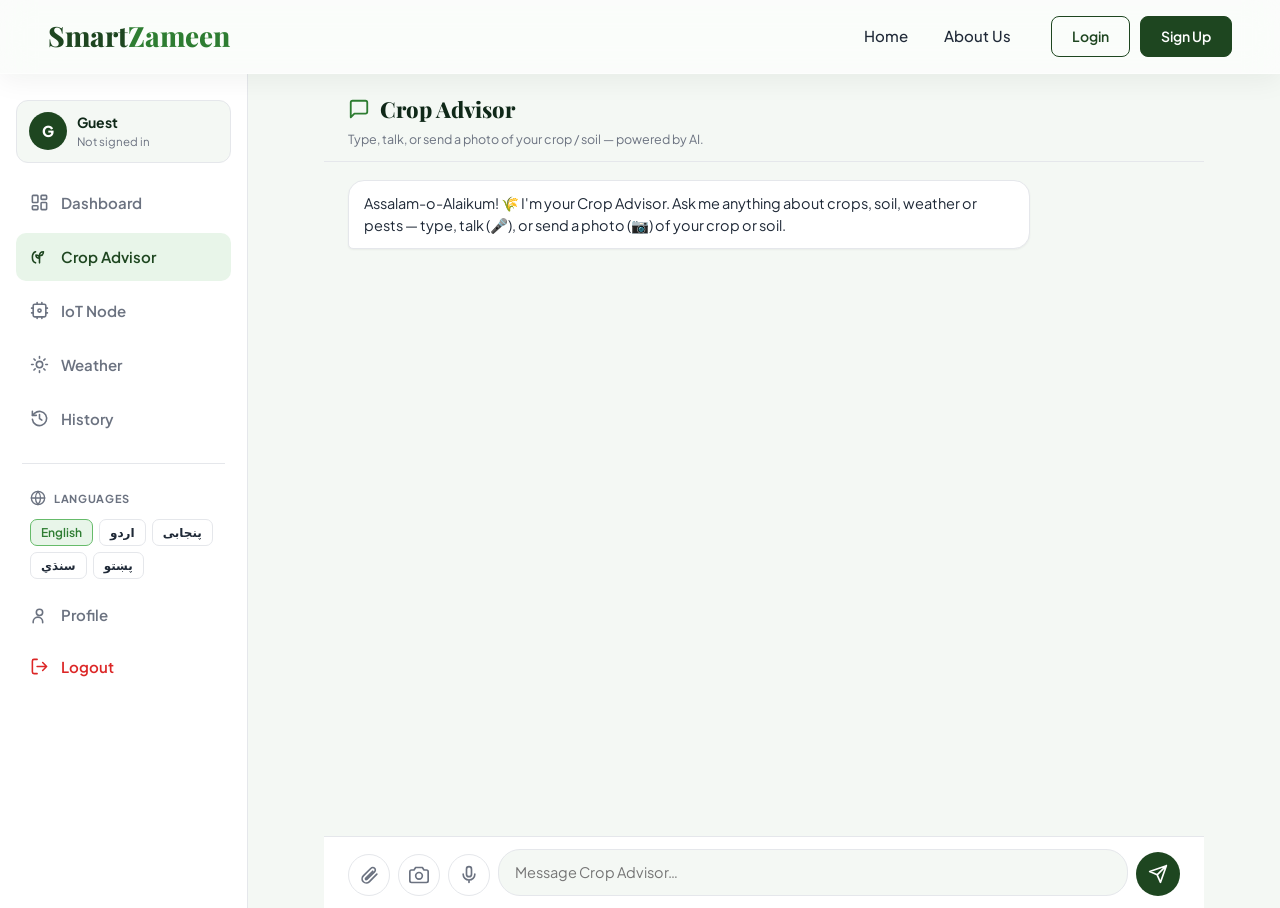
==== frontend/ai-agent.html @ 67d5a117 "first" ====
<!DOCTYPE html>
<html lang="en" dir="ltr">
<head>
  <meta charset="UTF-8">
  <meta name="viewport" content="width=device-width, initial-scale=1.0">
  <title>Crop Advisor — SmartZameen AI</title>
  <link rel="icon" type="image/svg+xml" href="assets/favicon.svg">
  <link rel="stylesheet" href="css/theme.css">
  <style>
    .chat-wrap { display:flex; flex-direction:column; height:calc(100vh - 66px); max-width:880px; margin:0 auto; }
    .chat-head { display:flex; align-items:center; justify-content:space-between; gap:12px; padding:18px clamp(14px,3vw,24px) 12px; border-bottom:1px solid var(--border); }
    .chat-head h1 { font-family:var(--font-serif); font-size:22px; font-weight:800; color:var(--dark); display:flex; align-items:center; gap:10px; }
    .chat-head h1 svg { width:22px; height:22px; color:var(--accent); }
    .chat-head p { font-size:12.5px; color:var(--text-light); margin-top:2px; }
    .chat-tts { display:inline-flex; align-items:center; gap:7px; font:600 12.5px var(--font-sans); cursor:pointer; border:1px solid var(--border); background:#fff; color:var(--text-light); padding:7px 12px; border-radius:20px; }
    .chat-tts svg { width:15px; height:15px; }
    .chat-tts.on { background:var(--accent-soft); color:var(--accent); border-color:var(--accent-light); }

    .chat-log { flex:1; overflow-y:auto; padding:18px clamp(14px,3vw,24px); display:flex; flex-direction:column; gap:14px; background:var(--bg-light); }
    .chat-msg { display:flex; }
    .chat-msg.user { justify-content:flex-end; }
    .chat-msg.assistant { justify-content:flex-start; }
    .chat-bubble { max-width:82%; padding:11px 15px; border-radius:16px; font-size:14.5px; line-height:1.55; box-shadow:var(--shadow-sm); }
    .chat-msg.user .chat-bubble { background:var(--primary); color:#fff; border-bottom-right-radius:5px; }
    .chat-msg.assistant .chat-bubble { background:#fff; color:var(--text); border:1px solid var(--border); border-bottom-left-radius:5px; }
    .chat-img { display:block; max-width:240px; max-height:240px; border-radius:10px; margin-bottom:6px; }
    .chat-file { font-size:13px; opacity:.9; margin-bottom:4px; }
    .chat-text { white-space:pre-wrap; word-break:break-word; }
    .chat-dots { display:flex; gap:5px; padding:3px 0; }
    .chat-dots span { width:7px; height:7px; border-radius:50%; background:var(--accent-light); animation:cdot 1.2s infinite; }
    .chat-dots span:nth-child(2){animation-delay:.2s} .chat-dots span:nth-child(3){animation-delay:.4s}
    @keyframes cdot { 0%,80%,100%{transform:scale(.6);opacity:.5} 40%{transform:scale(1);opacity:1} }

    .chat-attach-preview { display:none; align-items:center; gap:10px; padding:8px clamp(14px,3vw,24px); background:#fff; border-top:1px solid var(--border); font-size:13px; color:var(--text); }
    .chat-attach-thumb { width:42px; height:42px; object-fit:cover; border-radius:8px; }
    .chat-attach-file { display:flex; align-items:center; gap:6px; }
    .chat-attach-x { margin-left:auto; background:var(--bg-light); border:1px solid var(--border); border-radius:50%; width:26px; height:26px; cursor:pointer; color:var(--text-light); }

    .chat-input-bar { display:flex; align-items:flex-end; gap:8px; padding:12px clamp(14px,3vw,24px); border-top:1px solid var(--border); background:#fff; }
    .chat-icon-btn { flex:none; width:42px; height:42px; border-radius:50%; border:1px solid var(--border); background:#fff; color:var(--text-light); cursor:pointer; display:grid; place-items:center; transition:var(--transition); }
    .chat-icon-btn:hover { color:var(--accent); border-color:var(--accent-light); background:var(--accent-soft); }
    .chat-icon-btn svg { width:20px; height:20px; }
    .chat-icon-btn.on { background:#dc2626; color:#fff; border-color:#dc2626; animation:micPulse 1.2s infinite; }
    @keyframes micPulse { 0%,100%{box-shadow:0 0 0 0 rgba(220,38,38,.4)} 50%{box-shadow:0 0 0 10px rgba(220,38,38,0)} }
    #chat-input { flex:1; resize:none; border:1px solid var(--border); border-radius:22px; padding:11px 16px; font:inherit; font-size:14.5px; outline:none; max-height:140px; background:var(--bg-light); }
    #chat-input:focus { border-color:var(--accent); background:#fff; }
    .chat-send { flex:none; width:44px; height:44px; border-radius:50%; border:none; background:var(--primary); color:#fff; cursor:pointer; display:grid; place-items:center; transition:var(--transition); }
    .chat-send:hover { background:var(--primary-light); }
    .chat-send:disabled { opacity:.5; cursor:default; }
    .chat-send svg { width:20px; height:20px; }

    /* camera modal */
    .cam-modal { position:fixed; inset:0; background:rgba(0,0,0,.8); z-index:500; display:none; align-items:center; justify-content:center; flex-direction:column; gap:16px; padding:20px; }
    .cam-modal.open { display:flex; }
    .cam-modal video { width:100%; max-width:520px; border-radius:14px; background:#000; }
    .cam-actions { display:flex; gap:12px; }
    .cam-actions button { padding:12px 24px; border-radius:30px; border:none; font:700 14px var(--font-sans); cursor:pointer; }
    #cam-capture { background:var(--accent); color:#fff; }
    #cam-close { background:#fff; color:var(--text); }

    @media (max-width:900px){ .chat-wrap { height:calc(100vh - 60px); } .chat-bubble { max-width:88%; } }
  </style>
</head>
<body data-app="advisor">
  <nav class="navbar">
    <a href="index.html" class="nav-logo">Smart<span id="app-name">Zameen</span></a>
    <div class="nav-center">
      <a href="index.html" id="t-home">Home</a>
      <a href="index.html#about" id="nav-about" class="nav-guest">About Us</a>
      <a href="dashboard.html" id="t-dash" class="nav-auth on">Dashboard</a>
      <button class="lang-btn" id="langToggle">Languages</button>
      <div class="lang-menu" id="langMenu">
        <button class="lang-option on" onclick="setLang('en', this)">English</button>
        <button class="lang-option" onclick="setLang('ur', this)">اردو</button>
        <button class="lang-option" onclick="setLang('pa', this)">پنجابی</button>
        <button class="lang-option" onclick="setLang('sd', this)">سنڌي</button>
        <button class="lang-option" onclick="setLang('ps', this)">پښتو</button>
      </div>
    </div>
    <div class="nav-right">
      <div id="auth-buttons" style="display:flex;gap:10px;align-items:center;">
        <a href="login.html" class="btn-login">Login</a>
        <a href="signup.html" class="btn-signup">Sign Up</a>
      </div>
      <div class="user-pill" id="user-pill">
        <span id="user-name-display">User</span>
        <div class="user-dropdown">
          <a href="dashboard.html">Dashboard</a>
          <a href="ai-agent.html">Crop Advisor</a>
          <button class="logout-btn" onclick="logout()">Logout</button>
        </div>
      </div>
    </div>
  </nav>

  <div class="app-layout">
    <aside class="app-sidebar" id="sz-sidebar"></aside>
    <main class="app-main">
      <div class="chat-wrap">
        <div class="chat-head">
          <div>
            <h1>
              <svg viewBox="0 0 24 24" fill="none" stroke="currentColor" stroke-width="2" stroke-linecap="round" stroke-linejoin="round"><path d="M21 15a2 2 0 0 1-2 2H7l-4 4V5a2 2 0 0 1 2-2h14a2 2 0 0 1 2 2z"/></svg>
              Crop Advisor
            </h1>
            <p>Type, talk, or send a photo of your crop / soil — powered by AI.</p>
          </div>
        </div>

        <div class="chat-log" id="chat-log"></div>

        <div class="chat-attach-preview" id="chat-attach-preview"></div>

        <div class="chat-input-bar">
          <button class="chat-icon-btn" id="chat-attach" title="Attach image or file">
            <svg viewBox="0 0 24 24" fill="none" stroke="currentColor" stroke-width="2" stroke-linecap="round" stroke-linejoin="round"><path d="M21.4 11.05 12.25 20.2a5 5 0 0 1-7.07-7.07l9.19-9.19a3 3 0 1 1 4.24 4.24l-9.2 9.19a1 1 0 0 1-1.41-1.41l8.49-8.49"/></svg>
          </button>
          <button class="chat-icon-btn" id="chat-camera-btn" title="Camera">
            <svg viewBox="0 0 24 24" fill="none" stroke="currentColor" stroke-width="2" stroke-linecap="round" stroke-linejoin="round"><path d="M23 19a2 2 0 0 1-2 2H3a2 2 0 0 1-2-2V8a2 2 0 0 1 2-2h3l2-3h8l2 3h3a2 2 0 0 1 2 2z"/><circle cx="12" cy="13" r="4"/></svg>
          </button>
          <button class="chat-icon-btn" id="chat-mic" title="Voice input">
            <svg viewBox="0 0 24 24" fill="none" stroke="currentColor" stroke-width="2" stroke-linecap="round" stroke-linejoin="round"><path d="M12 2a3 3 0 0 0-3 3v6a3 3 0 0 0 6 0V5a3 3 0 0 0-3-3z"/><path d="M19 11a7 7 0 0 1-14 0M12 18v3"/></svg>
          </button>
          <textarea id="chat-input" rows="1" placeholder="Message Crop Advisor…"></textarea>
          <button class="chat-send" id="chat-send" title="Send">
            <svg viewBox="0 0 24 24" fill="none" stroke="currentColor" stroke-width="2" stroke-linecap="round" stroke-linejoin="round"><path d="M22 2 11 13M22 2l-7 20-4-9-9-4z"/></svg>
          </button>
        </div>
      </div>

      <input type="file" id="chat-file-input" hidden>
    </main>
  </div>

  <!-- camera modal -->
  <div class="cam-modal" id="cam-modal">
    <video id="cam-video" autoplay playsinline muted></video>
    <div class="cam-actions">
      <button id="cam-capture">📷 Capture</button>
      <button id="cam-close">Close</button>
    </div>
  </div>

  <script src="js/lang.js"></script>
  <script src="js/main.js"></script>
  <script src="js/sidebar.js"></script>
  <script src="js/chat.js"></script>
</body>
</html>
---- frontend/css/theme.css ----
/* ============================================================
   SmartZameen AI — Shared Design System (theme.css)
   Single source of truth for colors, typography, and the
   components reused across every page (nav, buttons, cards,
   forms, badges, footer, WhatsApp button). Pulled from the
   dashboard's palette so the whole app is visually consistent.
   ============================================================ */

@import url('https://fonts.googleapis.com/css2?family=Plus+Jakarta+Sans:wght@300;400;500;600;700;800&family=Noto+Nastaliq+Urdu:wght@400;700&family=Playfair+Display:wght@600;700;800&display=swap');

:root {
  /* Brand greens */
  --primary:        #1e4620;
  --primary-dark:   #123014;
  --primary-light:  #2d5a32;
  --accent:         #2e7d32;
  --accent-light:   #66bb6a;
  --accent-soft:    #e8f5e9;

  /* Support */
  --warning:        #f59e0b;
  --warning-hover:  #d97706;
  --danger:         #dc2626;
  --soil:           #7e4e04;

  /* Neutrals */
  --dark:           #0f2818;
  --text:           #1f2937;
  --text-light:     #6b7280;
  --bg:             #ffffff;
  --bg-light:       #f4f8f4;
  --border:         #e5e7eb;

  /* Elevation */
  --shadow-sm: 0 1px 2px 0 rgba(0,0,0,0.05);
  --shadow:    0 4px 6px -1px rgba(0,0,0,0.1), 0 2px 4px -1px rgba(0,0,0,0.06);
  --shadow-md: 0 10px 15px -3px rgba(0,0,0,0.1), 0 4px 6px -2px rgba(0,0,0,0.05);
  --shadow-lg: 0 20px 25px -5px rgba(0,0,0,0.1), 0 10px 10px -5px rgba(0,0,0,0.04);

  --radius:    16px;
  --radius-sm: 10px;
  --transition: all 0.3s cubic-bezier(0.4, 0, 0.2, 1);

  /* Fonts */
  --font-sans:  'Plus Jakarta Sans', system-ui, sans-serif;
  --font-serif: 'Playfair Display', Georgia, serif;
  --font-urdu:  'Noto Nastaliq Urdu', 'Plus Jakarta Sans', serif;
}

* { margin: 0; padding: 0; box-sizing: border-box; }

body {
  font-family: var(--font-sans);
  background: var(--bg-light);
  color: var(--text);
  line-height: 1.6;
}

[dir="rtl"] { font-family: var(--font-urdu); }

/* ---------------- Navbar ---------------- */
.navbar {
  display: flex; align-items: center;
  padding: 14px clamp(16px, 4vw, 48px);
  /* glassmorphism — !important so page-level inline styles can't flatten it */
  background: rgba(255, 255, 255, 0.62) !important;
  -webkit-backdrop-filter: blur(16px) saturate(170%);
  backdrop-filter: blur(16px) saturate(170%);
  border-bottom: 1px solid rgba(255, 255, 255, 0.55) !important;
  box-shadow: 0 6px 28px rgba(15, 40, 24, 0.06);
  position: sticky !important; top: 0; z-index: 100; gap: 40px;
}
.nav-logo {
  font-size: clamp(20px, 3vw, 28px); font-weight: 800;
  color: var(--primary); font-family: var(--font-serif);
  white-space: nowrap; flex-shrink: 0; text-decoration: none; flex: 1 1 0%;
}
.nav-logo span { color: var(--accent); }
.nav-center {
  display: flex; gap: clamp(18px, 3vw, 36px); list-style: none;
  align-items: center; justify-content: flex-end;
}
.nav-center a {
  font-size: 15px; font-weight: 500; color: var(--text);
  text-decoration: none; transition: color 0.3s; position: relative;
}
.nav-center a:hover, .nav-center a.on { color: var(--accent); font-weight: 600; }
.nav-center a::after {
  content: ''; position: absolute; bottom: -4px; left: 0; width: 0;
  height: 2px; background: var(--accent); transition: width 0.3s;
}
.nav-center a:hover::after, .nav-center a.on::after { width: 100%; }
.nav-right {
  position: relative; display: flex; align-items: center; gap: 16px;
  flex: 0 0 auto; justify-content: flex-end;
}

/* hamburger (mobile) — injected by main.js */
.nav-toggle {
  display: none; background: none; border: none; cursor: pointer; padding: 6px;
  color: var(--primary); margin-left: auto;
}
.nav-toggle svg { width: 26px; height: 26px; display: block; }

/* ---------------- Auth buttons / pills ---------------- */
.btn-login {
  font-size: 14px; font-weight: 600; color: var(--primary);
  background: transparent; border: 1.5px solid var(--primary);
  padding: 8px 20px; border-radius: 8px; cursor: pointer;
  font-family: inherit; text-decoration: none; transition: var(--transition);
}
.btn-login:hover { background: var(--primary); color: #fff; }
.btn-signup {
  font-size: 14px; font-weight: 600; color: #fff;
  background: var(--primary); border: 1.5px solid var(--primary);
  padding: 8px 20px; border-radius: 8px; cursor: pointer;
  font-family: inherit; text-decoration: none; transition: var(--transition);
}
.btn-signup:hover { background: var(--primary-light); transform: translateY(-1px); }

.user-pill {
  display: none; align-items: center; gap: 8px;
  background: #f0f8f0; border-radius: 20px; padding: 6px 16px;
  font-size: 13px; font-weight: 600; color: var(--primary); cursor: pointer;
  border: 1px solid #c8e6c9; position: relative;
}
.user-pill:hover .user-dropdown { display: block; }
.user-dropdown {
  display: none; position: absolute; top: 110%; right: 0;
  background: var(--bg); border: 1px solid var(--border);
  border-radius: 12px; box-shadow: 0 10px 30px rgba(0,0,0,0.1);
  min-width: 160px; z-index: 300; overflow: hidden;
}
.user-dropdown a {
  display: block; padding: 12px 18px; font-size: 14px; color: var(--text);
  text-decoration: none; transition: background 0.2s; font-weight: 500;
}
.user-dropdown a:hover { background: var(--bg-light); color: var(--accent); }
.user-dropdown .logout-btn {
  width: 100%; text-align: left; background: none; border: none;
  padding: 12px 18px; font-size: 14px; color: #e53e3e;
  cursor: pointer; font-family: inherit; font-weight: 500; transition: background 0.2s;
}
.user-dropdown .logout-btn:hover { background: #fff5f5; }

/* ---------------- Language menu ---------------- */
.lang-btn {
  font-size: 15px; font-weight: 500; color: var(--text);
  background: transparent; border: none; cursor: pointer;
  font-family: inherit; display: flex; align-items: center; gap: 8px;
  padding: 0; transition: color 0.3s;
}
.lang-btn:hover { color: var(--accent); }
.lang-btn::after { content: '▼'; font-size: 10px; transition: transform 0.3s; }
.lang-menu.active .lang-btn::after { transform: rotate(180deg); }
.lang-menu {
  display: none; position: absolute; top: 100%; left: 50%;
  transform: translateX(-50%); background: var(--bg);
  border: 1px solid var(--border); border-radius: 12px;
  box-shadow: 0 10px 30px rgba(0,0,0,0.1); min-width: 160px;
  margin-top: 12px; z-index: 200;
}
.lang-menu.active { display: block; }
.lang-option {
  display: block; width: 100%; padding: 12px 18px; background: none;
  border: none; text-align: left; font-size: 14px; font-weight: 500;
  color: var(--text); cursor: pointer; font-family: inherit; transition: all 0.2s;
}
.lang-option:hover { background: var(--bg-light); color: var(--accent); }
.lang-option.on { background: #f0f8f0; color: var(--accent); font-weight: 600; }

/* ---------------- Generic card / buttons ---------------- */
.sz-card {
  background: var(--bg); border: 1px solid var(--border);
  border-radius: var(--radius); padding: 24px; box-shadow: var(--shadow-sm);
}
.btn {
  font-family: var(--font-sans); font-weight: 700; font-size: 14px;
  border: none; border-radius: var(--radius-sm); padding: 12px 20px;
  cursor: pointer; transition: var(--transition); text-decoration: none;
  display: inline-flex; align-items: center; justify-content: center; gap: 8px;
}
.btn-primary { background: var(--primary); color: #fff; box-shadow: 0 4px 12px rgba(30,70,32,0.25); }
.btn-primary:hover { background: var(--primary-light); transform: translateY(-1px); }
.btn-accent { background: var(--accent); color: #fff; }
.btn-accent:hover { background: var(--primary); transform: translateY(-1px); }
.btn-warning { background: var(--warning); color: #fff; }
.btn-warning:hover { background: var(--warning-hover); }
.btn-ghost { background: transparent; color: var(--text-light); border: 1px solid var(--border); }
.btn-ghost:hover { color: var(--text); border-color: var(--accent-light); }

/* ---------------- Badges ---------------- */
.badge { font-size: 11px; font-weight: 700; padding: 4px 10px; border-radius: 20px; }
.badge.green  { background: var(--accent-soft); color: var(--accent); }
.badge.orange { background: #fff3e0; color: #e65100; }

/* ---------------- Footer ---------------- */
.footer {
  text-align: center; padding: 28px; font-size: 13px; color: var(--text-light);
  border-top: 1px solid var(--border); background: var(--bg); margin-top: 48px;
}

/* ---------------- WhatsApp float ---------------- */
.whatsapp-float {
  position: fixed; bottom: 30px; right: 30px; background: #25d366; color: #fff;
  border-radius: 50px; padding: 12px 24px; font-size: 15px; font-weight: 700;
  display: flex; align-items: center; gap: 8px; text-decoration: none;
  box-shadow: 0 8px 30px rgba(37,211,102,0.4); transition: var(--transition);
  z-index: 9999; border: 1px solid rgba(255,255,255,0.2);
}
.whatsapp-float:hover {
  background: #20ba5a; transform: translateY(-3px) scale(1.05);
  box-shadow: 0 12px 35px rgba(37,211,102,0.5);
}
.whatsapp-float .whatsapp-icon-svg { width: 20px; height: 20px; }

/* ---------------- Responsive nav (shared) ---------------- */
@media (max-width: 900px) {
  /* navbar STAYS sticky; flex-wrap off so the hamburger never wraps. !important
     beats per-page inline <style> that some pages still carry. */
  .navbar { padding: 12px 18px !important; gap: 12px !important; flex-wrap: nowrap !important; }
  .nav-logo { flex: 1 1 auto !important; }
  .nav-toggle { display: inline-flex !important; order: 3; }
  .nav-right { order: 2; flex: 0 0 auto !important; }
  .whatsapp-float { bottom: 16px; right: 16px; padding: 10px 18px; font-size: 13px; }

  /* On pages WITHOUT the app sidebar (home / login / signup): hamburger drops the nav links */
  .nav-center {
    display: none !important; position: absolute !important; top: 100% !important; left: 0; right: 0;
    flex-direction: column !important; align-items: stretch !important; gap: 0 !important;
    justify-content: flex-start; flex-basis: auto !important;
    background: rgba(255,255,255,0.96); -webkit-backdrop-filter: blur(16px); backdrop-filter: blur(16px);
    border-bottom: 1px solid var(--border); box-shadow: var(--shadow-md); padding: 8px 0; z-index: 200;
  }
  body:not([data-app]).sz-menu-open .nav-center { display: flex !important; }
  .nav-center > a { padding: 13px 22px !important; }
  .nav-center a::after { display: none; }
  /* On app pages the menu IS the sidebar drawer, so the top links aren't needed */
  body[data-app] .nav-center { display: none !important; }
}
@media (max-width: 480px) {
  .nav-right .btn-login, .nav-right .btn-signup { padding: 7px 14px; font-size: 13px; }
}

/* ============== Shared App Sidebar (dashboard + feature pages) ============== */
.app-layout { display: grid; grid-template-columns: 248px 1fr; min-height: calc(100vh - 66px); align-items: stretch; }
.app-sidebar {
  background: #fff; border-right: 1px solid var(--border);
  padding: 26px 16px; display: flex; flex-direction: column; gap: 6px;
}
.app-sidebar-user { display: flex; align-items: center; gap: 10px; padding: 10px 12px; margin-bottom: 10px; border-radius: 12px; background: var(--bg-light); border: 1px solid var(--border); text-decoration: none; transition: var(--transition); }
.app-sidebar-user:hover { border-color: var(--accent-light); }
.app-sidebar-avatar { width: 38px; height: 38px; flex: none; border-radius: 50%; background: var(--primary); color: #fff; display: grid; place-items: center; font-weight: 800; font-size: 15px; }
.app-sidebar-uinfo { min-width: 0; display: flex; flex-direction: column; }
.app-sidebar-uinfo b { font-size: 14px; color: var(--dark); white-space: nowrap; overflow: hidden; text-overflow: ellipsis; }
.app-sidebar-uinfo span { font-size: 11.5px; color: var(--text-light); white-space: nowrap; overflow: hidden; text-overflow: ellipsis; }
.app-sidebar-menu { display: flex; flex-direction: column; gap: 6px; }
.app-sidebar-item {
  display: flex; align-items: center; gap: 12px; padding: 12px 14px; border-radius: 10px;
  font-size: 15px; font-weight: 600; color: var(--text-light); text-decoration: none; transition: var(--transition);
}
.app-sidebar-item svg { width: 19px; height: 19px; flex: none; }
.app-sidebar-item:hover { background: var(--bg-light); color: var(--primary); }
.app-sidebar-item.active { background: #e8f5e9; color: var(--primary); }   /* green active */
.app-sidebar-divider { height: 1px; background: var(--border); margin: 14px 6px; }
.app-main { min-width: 0; }

/* Top nav: user pill + Languages dropdown removed (moved into the sidebar panel) */
.user-pill { display: none !important; }
.navbar .lang-btn, .navbar .lang-menu { display: none !important; }

/* Sidebar: Languages + Logout */
.app-sidebar-sub { font-size: 11px; font-weight: 700; text-transform: uppercase; letter-spacing: .06em; color: var(--text-light); padding: 6px 14px 4px; display: flex; align-items: center; gap: 8px; }
.app-sidebar-sub svg { width: 16px; height: 16px; }
.app-sidebar-langopts { display: flex; flex-wrap: wrap; gap: 6px; padding: 2px 14px 6px; }
.app-sidebar-langopts .lang-option {
  display: inline-flex !important; width: auto !important; font: 600 12px var(--font-sans); cursor: pointer;
  border: 1px solid var(--border) !important; background: #fff; color: var(--text); padding: 5px 10px !important; border-radius: 7px;
}
.app-sidebar-langopts .lang-option:hover,
.app-sidebar-langopts .lang-option.on { background: var(--accent-soft); color: var(--accent); border-color: var(--accent-light) !important; }
.app-sidebar-logout { width: 100%; text-align: left; background: none; border: none; cursor: pointer; font-family: inherit; color: #dc2626; }
.app-sidebar-logout:hover { background: #fee2e2; color: #b91c1c; }

/* Mobile: the dashboard sidebar becomes an off-canvas drawer toggled by the hamburger */
@media (max-width: 900px) {
  .app-layout { grid-template-columns: 1fr; }
  .app-main { padding-bottom: 24px; }
  .app-sidebar {
    position: fixed; top: 0; left: 0; bottom: 0; width: 270px; max-width: 84vw; z-index: 95;
    transform: translateX(-100%); transition: transform .28s cubic-bezier(0.4,0,0.2,1);
    padding-top: 78px; overflow-y: auto; border-right: 1px solid var(--border);
    box-shadow: 14px 0 44px rgba(0,0,0,0.18); flex-direction: column; gap: 6px;
  }
  body.sz-menu-open .app-sidebar { transform: translateX(0); }
}
/* dim overlay behind the drawer (only on app pages) */
.sz-overlay { position: fixed; inset: 0; background: rgba(0,0,0,0.45); z-index: 90; opacity: 0; visibility: hidden; transition: opacity .25s, visibility .25s; }
body[data-app].sz-menu-open .sz-overlay { opacity: 1; visibility: visible; }

@media (max-width: 480px) {
  .whatsapp-float .whatsapp-text { display: none; }
  .whatsapp-float { padding: 14px; border-radius: 50%; }
}
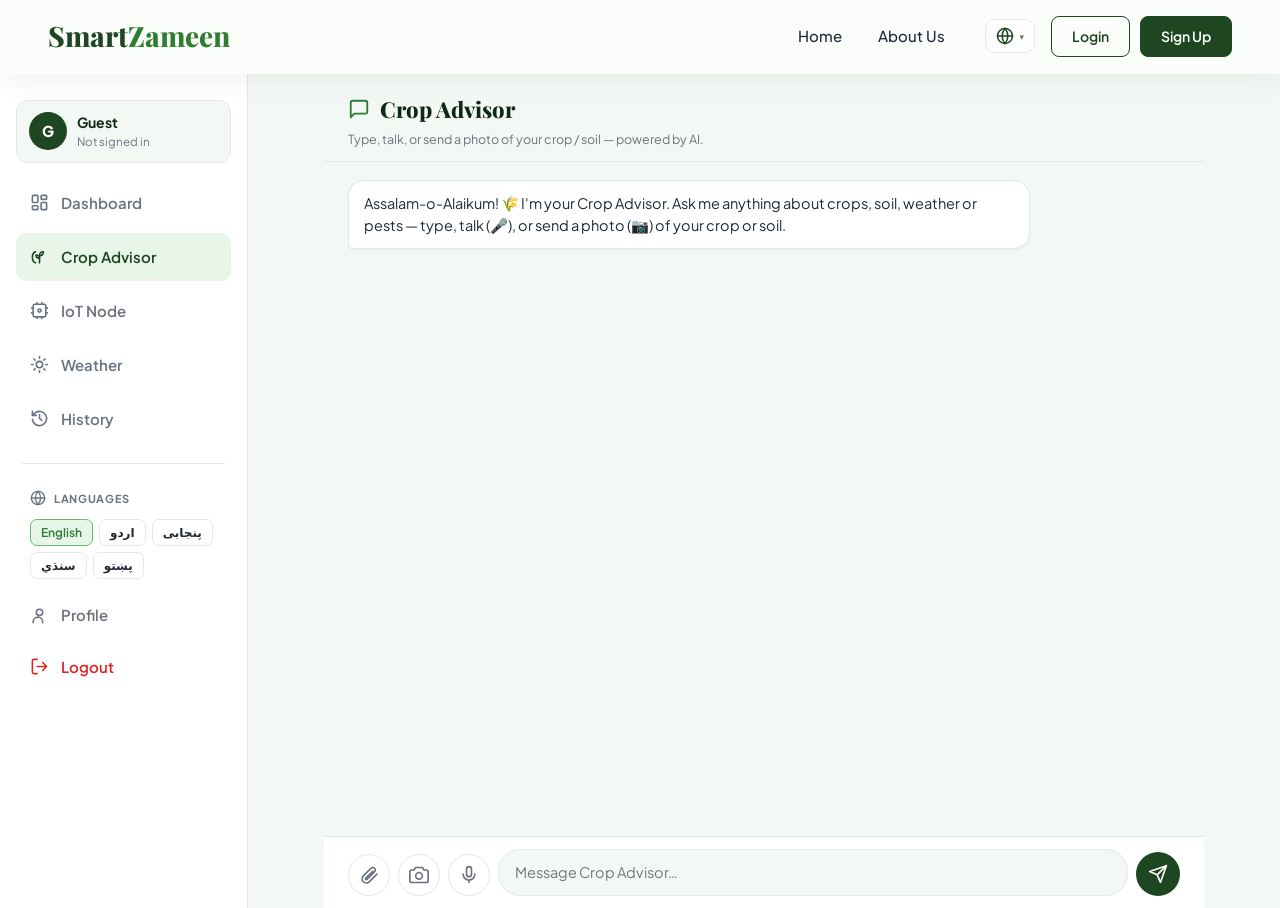
==== commit 9decbb02: "second" ====
--- a/frontend/ai-agent.html
+++ b/frontend/ai-agent.html
@@ -6,6 +6,7 @@
   <title>Crop Advisor — SmartZameen AI</title>
   <link rel="icon" type="image/svg+xml" href="assets/favicon.svg">
   <link rel="stylesheet" href="css/theme.css">
+  <script src="js/config.js"></script>
   <style>
     .chat-wrap { display:flex; flex-direction:column; height:calc(100vh - 66px); max-width:880px; margin:0 auto; }
     .chat-head { display:flex; align-items:center; justify-content:space-between; gap:12px; padding:18px clamp(14px,3vw,24px) 12px; border-bottom:1px solid var(--border); }
--- a/frontend/css/theme.css
+++ b/frontend/css/theme.css
@@ -57,6 +57,13 @@
 }
 
 [dir="rtl"] { font-family: var(--font-urdu); }
+
+/* ---------------- Global responsive baseline ----------------
+   Keeps mobile (esp. Android) from overflowing horizontally and
+   makes media/tables shrink to the viewport instead of stretching it. */
+html { -webkit-text-size-adjust: 100%; text-size-adjust: 100%; }
+html, body { max-width: 100%; overflow-x: hidden; }
+img, video, canvas { max-width: 100%; height: auto; }
 
 /* ---------------- Navbar ---------------- */
 .navbar {
@@ -168,6 +175,28 @@
 }
 .lang-option:hover { background: var(--bg-light); color: var(--accent); }
 .lang-option.on { background: #f0f8f0; color: var(--accent); font-weight: 600; }
+
+/* ---------------- Globe language switcher (header, all pages) ----------------
+   Built by lang.js and pinned to the top-right of the navbar so it stays
+   visible on every device (it never collapses into the hamburger). */
+.lang-switch { position: relative; display: flex; align-items: center; flex: 0 0 auto; }
+.lang-globe {
+  display: inline-flex; align-items: center; gap: 5px; cursor: pointer;
+  background: rgba(255,255,255,0.6); border: 1px solid var(--border);
+  color: var(--primary); padding: 7px 10px; border-radius: 10px;
+  font-family: inherit; line-height: 1; transition: var(--transition);
+}
+.lang-globe:hover { background: var(--accent-soft); border-color: var(--accent-light); }
+.lang-globe svg { width: 18px; height: 18px; display: block; }
+.lang-globe .lang-caret { font-size: 9px; opacity: 0.7; }
+/* Right-anchor the dropdown under the globe (overrides the centered base rule) */
+.lang-switch .lang-menu {
+  top: calc(100% + 8px); left: auto; right: 0; transform: none;
+  margin-top: 0; min-width: 150px;
+}
+[dir="rtl"] .lang-switch .lang-menu { left: 0; right: auto; }
+.lang-switch .lang-option { text-align: left; }
+[dir="rtl"] .lang-switch .lang-option { text-align: right; }
 
 /* ---------------- Generic card / buttons ---------------- */
 .sz-card {
@@ -239,7 +268,10 @@
   body[data-app] .nav-center { display: none !important; }
 }
 @media (max-width: 480px) {
-  .nav-right .btn-login, .nav-right .btn-signup { padding: 7px 14px; font-size: 13px; }
+  .nav-right { gap: 8px; }
+  .nav-right .btn-login, .nav-right .btn-signup { padding: 7px 12px; font-size: 13px; }
+  .lang-globe { padding: 6px 8px; }
+  .lang-globe .lang-caret { display: none; }
 }
 
 /* ============== Shared App Sidebar (dashboard + feature pages) ============== */
@@ -265,9 +297,9 @@
 .app-sidebar-divider { height: 1px; background: var(--border); margin: 14px 6px; }
 .app-main { min-width: 0; }
 
-/* Top nav: user pill + Languages dropdown removed (moved into the sidebar panel) */
-.user-pill { display: none !important; }
-.navbar .lang-btn, .navbar .lang-menu { display: none !important; }
+/* On app pages the user pill lives in the sidebar, so hide the top-nav one there.
+   (Scoped to data-app — on home/login/signup the pill must still show when logged in.) */
+body[data-app] .user-pill { display: none !important; }
 
 /* Sidebar: Languages + Logout */
 .app-sidebar-sub { font-size: 11px; font-weight: 700; text-transform: uppercase; letter-spacing: .06em; color: var(--text-light); padding: 6px 14px 4px; display: flex; align-items: center; gap: 8px; }
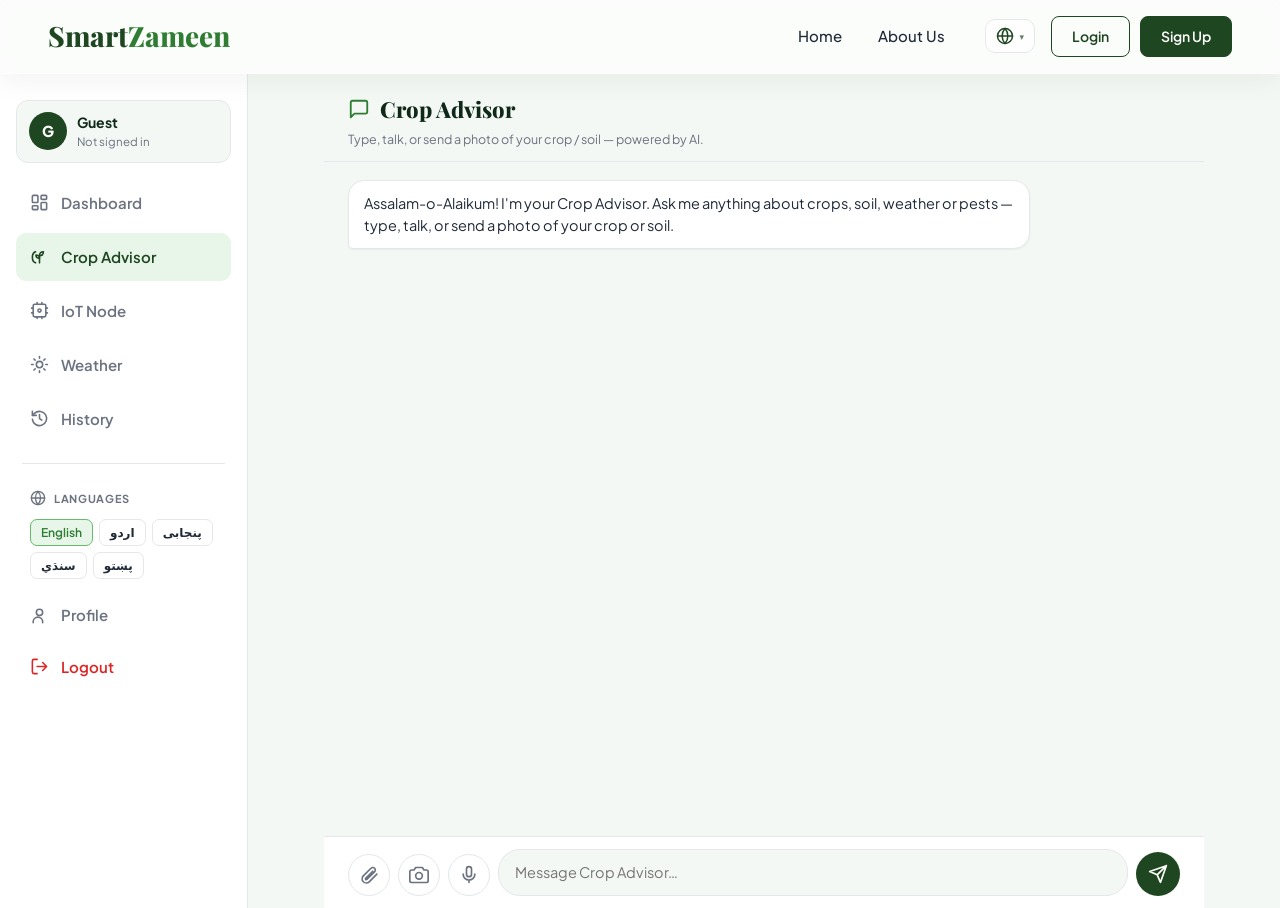
==== commit d604fd57: "ninth" ====
--- a/frontend/ai-agent.html
+++ b/frontend/ai-agent.html
@@ -137,7 +137,7 @@
   <div class="cam-modal" id="cam-modal">
     <video id="cam-video" autoplay playsinline muted></video>
     <div class="cam-actions">
-      <button id="cam-capture">📷 Capture</button>
+      <button id="cam-capture"><svg width="15" height="15" viewBox="0 0 24 24" fill="none" stroke="currentColor" stroke-width="2" stroke-linecap="round" stroke-linejoin="round" style="vertical-align:-2px;margin-right:5px"><path d="M23 19a2 2 0 0 1-2 2H3a2 2 0 0 1-2-2V8a2 2 0 0 1 2-2h4l2-3h6l2 3h4a2 2 0 0 1 2 2z"/><circle cx="12" cy="13" r="4"/></svg>Capture</button>
       <button id="cam-close">Close</button>
     </div>
   </div>
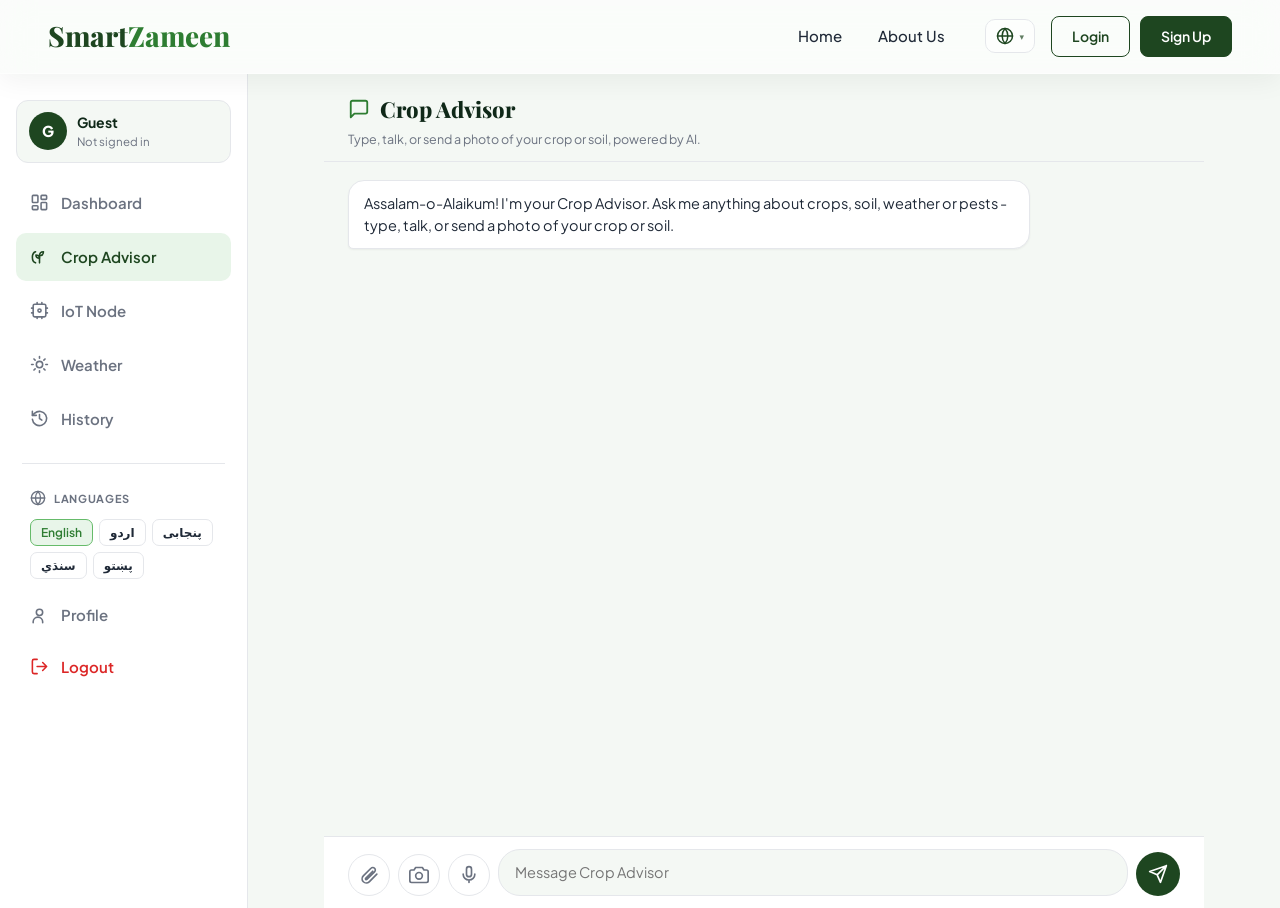
==== commit 8ddbb561: "tenth" ====
--- a/frontend/ai-agent.html
+++ b/frontend/ai-agent.html
@@ -3,7 +3,7 @@
 <head>
   <meta charset="UTF-8">
   <meta name="viewport" content="width=device-width, initial-scale=1.0">
-  <title>Crop Advisor — SmartZameen AI</title>
+  <title>Crop Advisor - SmartZameen AI</title>
   <link rel="icon" type="image/svg+xml" href="assets/favicon.svg">
   <link rel="stylesheet" href="css/theme.css">
   <script src="js/config.js"></script>
@@ -80,15 +80,15 @@
     </div>
     <div class="nav-right">
       <div id="auth-buttons" style="display:flex;gap:10px;align-items:center;">
-        <a href="login.html" class="btn-login">Login</a>
-        <a href="signup.html" class="btn-signup">Sign Up</a>
+        <a href="login.html" class="btn-login" data-i18n="nav_login">Login</a>
+        <a href="signup.html" class="btn-signup" data-i18n="nav_signup">Sign Up</a>
       </div>
       <div class="user-pill" id="user-pill">
         <span id="user-name-display">User</span>
         <div class="user-dropdown">
-          <a href="dashboard.html">Dashboard</a>
-          <a href="ai-agent.html">Crop Advisor</a>
-          <button class="logout-btn" onclick="logout()">Logout</button>
+          <a href="dashboard.html" data-i18n="dash">Dashboard</a>
+          <a href="ai-agent.html" data-i18n="nav_advisor">Crop Advisor</a>
+          <button class="logout-btn" onclick="logout()" data-i18n="logout">Logout</button>
         </div>
       </div>
     </div>
@@ -102,9 +102,9 @@
           <div>
             <h1>
               <svg viewBox="0 0 24 24" fill="none" stroke="currentColor" stroke-width="2" stroke-linecap="round" stroke-linejoin="round"><path d="M21 15a2 2 0 0 1-2 2H7l-4 4V5a2 2 0 0 1 2-2h14a2 2 0 0 1 2 2z"/></svg>
-              Crop Advisor
+              <span data-i18n="advisor_h1">Crop Advisor</span>
             </h1>
-            <p>Type, talk, or send a photo of your crop / soil — powered by AI.</p>
+            <p data-i18n="advisor_sub">Type, talk, or send a photo of your crop or soil, powered by AI.</p>
           </div>
         </div>
 
@@ -122,7 +122,7 @@
           <button class="chat-icon-btn" id="chat-mic" title="Voice input">
             <svg viewBox="0 0 24 24" fill="none" stroke="currentColor" stroke-width="2" stroke-linecap="round" stroke-linejoin="round"><path d="M12 2a3 3 0 0 0-3 3v6a3 3 0 0 0 6 0V5a3 3 0 0 0-3-3z"/><path d="M19 11a7 7 0 0 1-14 0M12 18v3"/></svg>
           </button>
-          <textarea id="chat-input" rows="1" placeholder="Message Crop Advisor…"></textarea>
+          <textarea id="chat-input" rows="1" placeholder="Message Crop Advisor…" data-i18n-ph="advisor_input_ph"></textarea>
           <button class="chat-send" id="chat-send" title="Send">
             <svg viewBox="0 0 24 24" fill="none" stroke="currentColor" stroke-width="2" stroke-linecap="round" stroke-linejoin="round"><path d="M22 2 11 13M22 2l-7 20-4-9-9-4z"/></svg>
           </button>
--- a/frontend/css/theme.css
+++ b/frontend/css/theme.css
@@ -1,5 +1,5 @@
 /* ============================================================
-   SmartZameen AI — Shared Design System (theme.css)
+   SmartZameen AI - Shared Design System (theme.css)
    Single source of truth for colors, typography, and the
    components reused across every page (nav, buttons, cards,
    forms, badges, footer, WhatsApp button). Pulled from the
@@ -69,7 +69,7 @@
 .navbar {
   display: flex; align-items: center;
   padding: 14px clamp(16px, 4vw, 48px);
-  /* glassmorphism — !important so page-level inline styles can't flatten it */
+  /* glassmorphism - !important so page-level inline styles can't flatten it */
   background: rgba(255, 255, 255, 0.62) !important;
   -webkit-backdrop-filter: blur(16px) saturate(170%);
   backdrop-filter: blur(16px) saturate(170%);
@@ -102,7 +102,7 @@
   flex: 0 0 auto; justify-content: flex-end;
 }
 
-/* hamburger (mobile) — injected by main.js */
+/* hamburger (mobile) - injected by main.js */
 .nav-toggle {
   display: none; background: none; border: none; cursor: pointer; padding: 6px;
   color: var(--primary); margin-left: auto;
@@ -298,7 +298,7 @@
 .app-main { min-width: 0; }
 
 /* On app pages the user pill lives in the sidebar, so hide the top-nav one there.
-   (Scoped to data-app — on home/login/signup the pill must still show when logged in.) */
+   (Scoped to data-app - on home/login/signup the pill must still show when logged in.) */
 body[data-app] .user-pill { display: none !important; }
 
 /* Sidebar: Languages + Logout */
